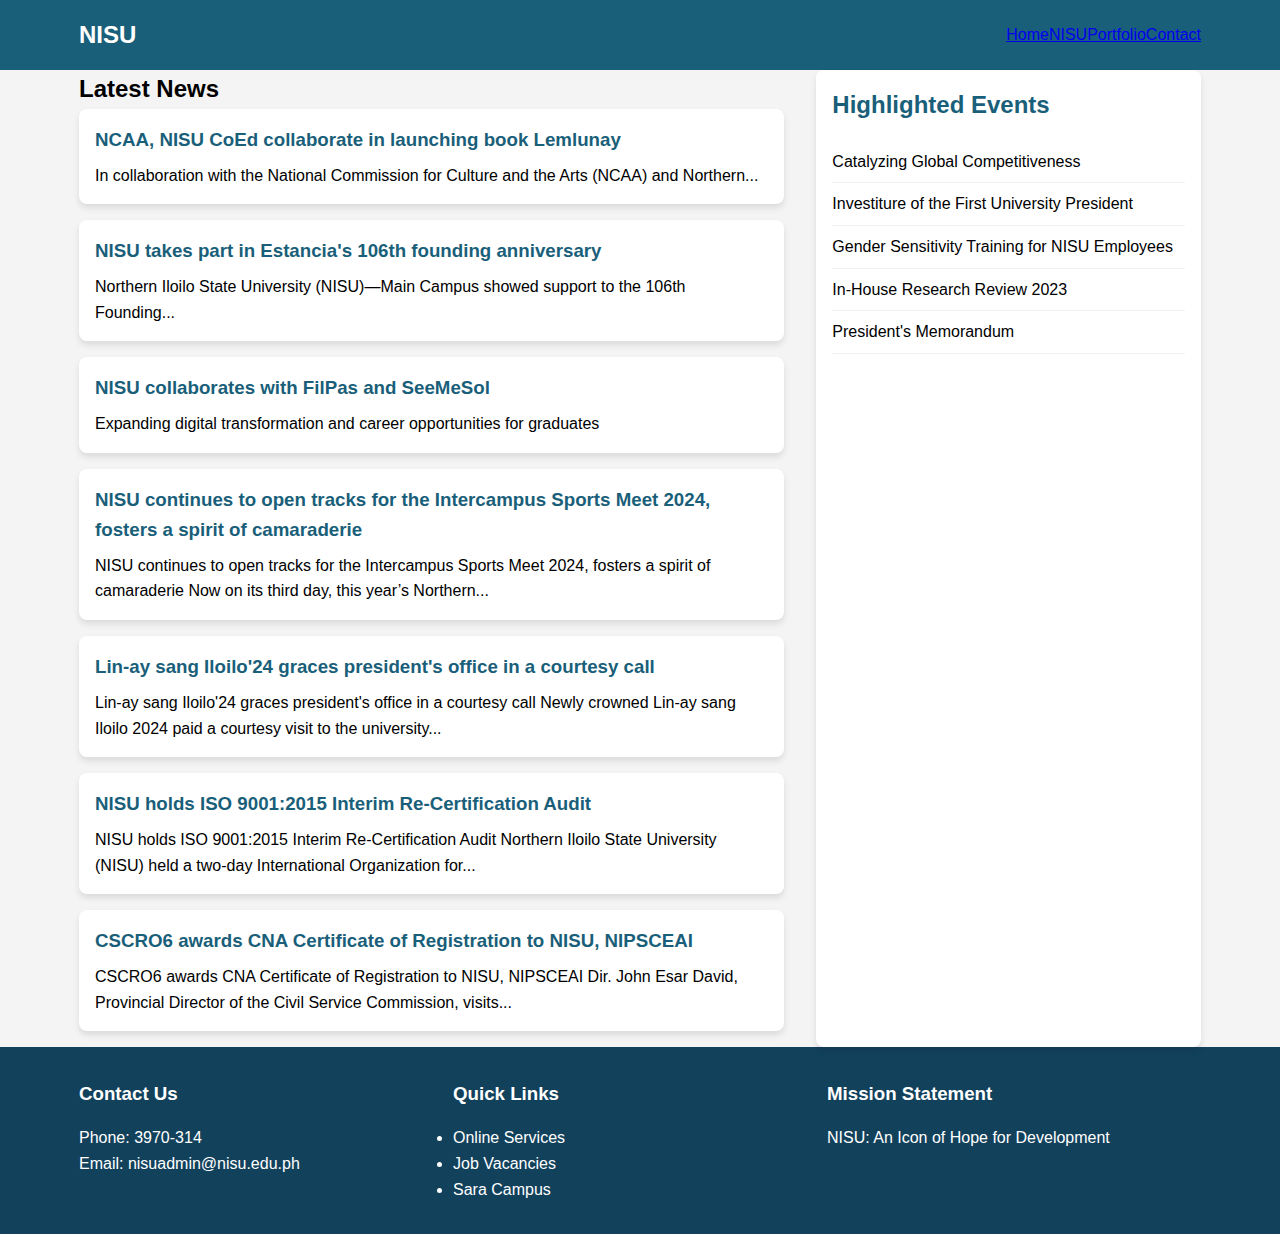
==== NISU.html @ 1fb5896d "jj" ====
<!DOCTYPE html>
<html lang="en">
<head>
    <meta charset="UTF-8">
    <meta name="viewport" content="width=device-width, initial-scale=1.0">
    <title>Northern Iloilo State University (NISU)</title>
    
    <!-- SEO Meta Tags -->
    <meta name="description" content="Northern Iloilo State University - An icon of hope for development, offering quality education and innovative research.">
    <meta name="keywords" content="NISU, Northern Iloilo State University, higher education, Iloilo, academic excellence, research, extension services">
    <meta name="author" content="Northern Iloilo State University">
    
    <!-- Open Graph / Social Media Tags -->
    <meta property="og:title" content="Northern Iloilo State University">
    <meta property="og:type" content="educational.university">
    <meta property="og:url" content="https://www.nisu.edu.ph">
    <meta property="og:description" content="NISU: Catalyzing global competitiveness and academic innovation">
    
    <style>
        * {
            margin: 0;
            padding: 0;
            box-sizing: border-box;
        }
        body {
            font-family: Arial, sans-serif;
            line-height: 1.6;
            background-color: #f4f4f4;
        }
        .container {
            width: 90%;
            max-width: 1200px;
            margin: 0 auto;
            padding: 0 15px;
        }
        /* Header Styles */
        header {
            background-color: #1a5f7a;
            color: white;
            padding: 1rem 0;
        }
        .header-content {
            display: flex;
            justify-content: space-between;
            align-items: center;
        }
        .logo {
            font-size: 1.5rem;
            font-weight: bold;
        }
        nav ul {
            display: flex;
            list-style: none;
        }
        nav ul li {
            margin-left: 20px;
        }
        nav ul li a {
            color: white;
            text-decoration: none;
            transition: color 0.3s ease;
        }
        nav ul li a:hover {
            color: #90caf9;
        }

        /* Main Content Styles */
        main {
            display: flex;
            padding: 2rem 0;
        }
        .news-section {
            flex: 2;
            margin-right: 2rem;
        }
        .news-card {
            background-color: white;
            border-radius: 8px;
            box-shadow: 0 4px 6px rgba(0,0,0,0.1);
            padding: 1rem;
            margin-bottom: 1rem;
        }
        .news-card h3 {
            color: #1a5f7a;
            margin-bottom: 0.5rem;
        }
        .sidebar {
            flex: 1;
            background-color: white;
            border-radius: 8px;
            padding: 1rem;
            box-shadow: 0 4px 6px rgba(0,0,0,0.1);
        }
        .sidebar h2 {
            color: #1a5f7a;
            margin-bottom: 1rem;
        }
        .sidebar ul {
            list-style: none;
        }
        .sidebar ul li {
            padding: 0.5rem 0;
            border-bottom: 1px solid #f1f1f1;
        }

        /* Footer Styles */
        footer {
            background-color: #12415c;
            color: white;
            padding: 2rem 0;
        }
        .footer-content {
            display: flex;
            justify-content: space-between;
        }
        .footer-section {
            flex: 1;
            margin-right: 1rem;
        }
        .footer-section h3 {
            margin-bottom: 1rem;
        }

        /* Responsive Design */
        @media (max-width: 768px) {
            main {
                flex-direction: column;
            }
            .news-section, .sidebar {
                margin-right: 0;
                margin-bottom: 1rem;
            }
            nav ul {
                flex-direction: column;
                align-items: center;
            }
            nav ul li {
                margin: 10px 0;
            }
            .footer-content {
                flex-direction: column;
            }
            .footer-section {
                margin-bottom: 1rem;
            }
        }
    </style>
</head>
<body>
    <header>
        <div class="container header-content">
            <div class="logo">NISU</div>
            <nav>
                <ul>
                    <a href="index.html">Home</a>
        <a href="NISU.html">NISU</a>        
        <a href="portfolio.html">Portfolio</a>
        <a href="contacts.html">Contact</a>
                </ul>
            </nav>
        </div>
    </header>

    <main class="container">
        <section class="news-section">
            <h2>Latest News</h2>
            <div class="news-card">
                <h3>NCAA, NISU CoEd collaborate in launching book Lemlunay</h3>
                <p>In collaboration with the National Commission for Culture and the Arts (NCAA) and Northern...</p>
            </div>
            <div class="news-card">
                <h3>NISU takes part in Estancia's 106th founding anniversary</h3>
                <p>Northern Iloilo State University (NISU)—Main Campus showed support to the 106th Founding...</p>
            </div>
            <div class="news-card">
                <h3>NISU collaborates with FilPas and SeeMeSol</h3>
                <p>Expanding digital transformation and career opportunities for graduates</p>
            </div>
            <div class="news-card">
                <h3>NISU continues to open tracks for the Intercampus Sports Meet 2024, fosters a spirit of camaraderie</h3>
                <p>NISU continues to open tracks for the Intercampus Sports Meet 2024, fosters a spirit of camaraderie       Now on its third day, this year’s Northern...</p>
            </div>
            <div class="news-card">
                <h3>Lin-ay sang Iloilo'24 graces president's office in a courtesy call</h3>
                <p>Lin-ay sang Iloilo'24 graces president's office in a courtesy call   Newly crowned Lin-ay sang Iloilo 2024 paid a courtesy visit to the university...</p>
            </div>
            <div class="news-card">
                <h3>NISU holds ISO 9001:2015 Interim Re-Certification Audit</h3>
                <p>NISU holds ISO 9001:2015 Interim Re-Certification Audit   Northern Iloilo State University (NISU) held a two-day International Organization for...</p>
            </div>
            <div class="news-card">
                <h3>CSCRO6 awards CNA Certificate of Registration to NISU, NIPSCEAI</h3>
                <p>CSCRO6 awards CNA Certificate of Registration to NISU, NIPSCEAI   Dir. John Esar David, Provincial Director of the Civil Service Commission, visits...</p>
            </div>
        </section>

        <aside class="sidebar">
            <h2>Highlighted Events</h2>
            <ul>
                <li>Catalyzing Global Competitiveness</li>
                <li>Investiture of the First University President</li>
                <li>Gender Sensitivity Training for NISU Employees</li>
                <li>In-House Research Review 2023</li>
                <li>President's Memorandum</li>
            </ul>
        </aside>
    </main>

    <footer>
        <div class="container footer-content">
            <div class="footer-section">
                <h3>Contact Us</h3>
                <p>Phone: 3970-314</p>
                <p>Email: nisuadmin@nisu.edu.ph</p>
            </div>
            <div class="footer-section">
                <h3>Quick Links</h3>
                <ul>
                    <li>Online Services</li>
                    <li>Job Vacancies</li>
                    <li>Sara Campus</li>
                </ul>
            </div>
            <div class="footer-section">
                <h3>Mission Statement</h3>
                <p>NISU: An Icon of Hope for Development</p>
            </div>
        </div>
    </footer>
</body>
</html>
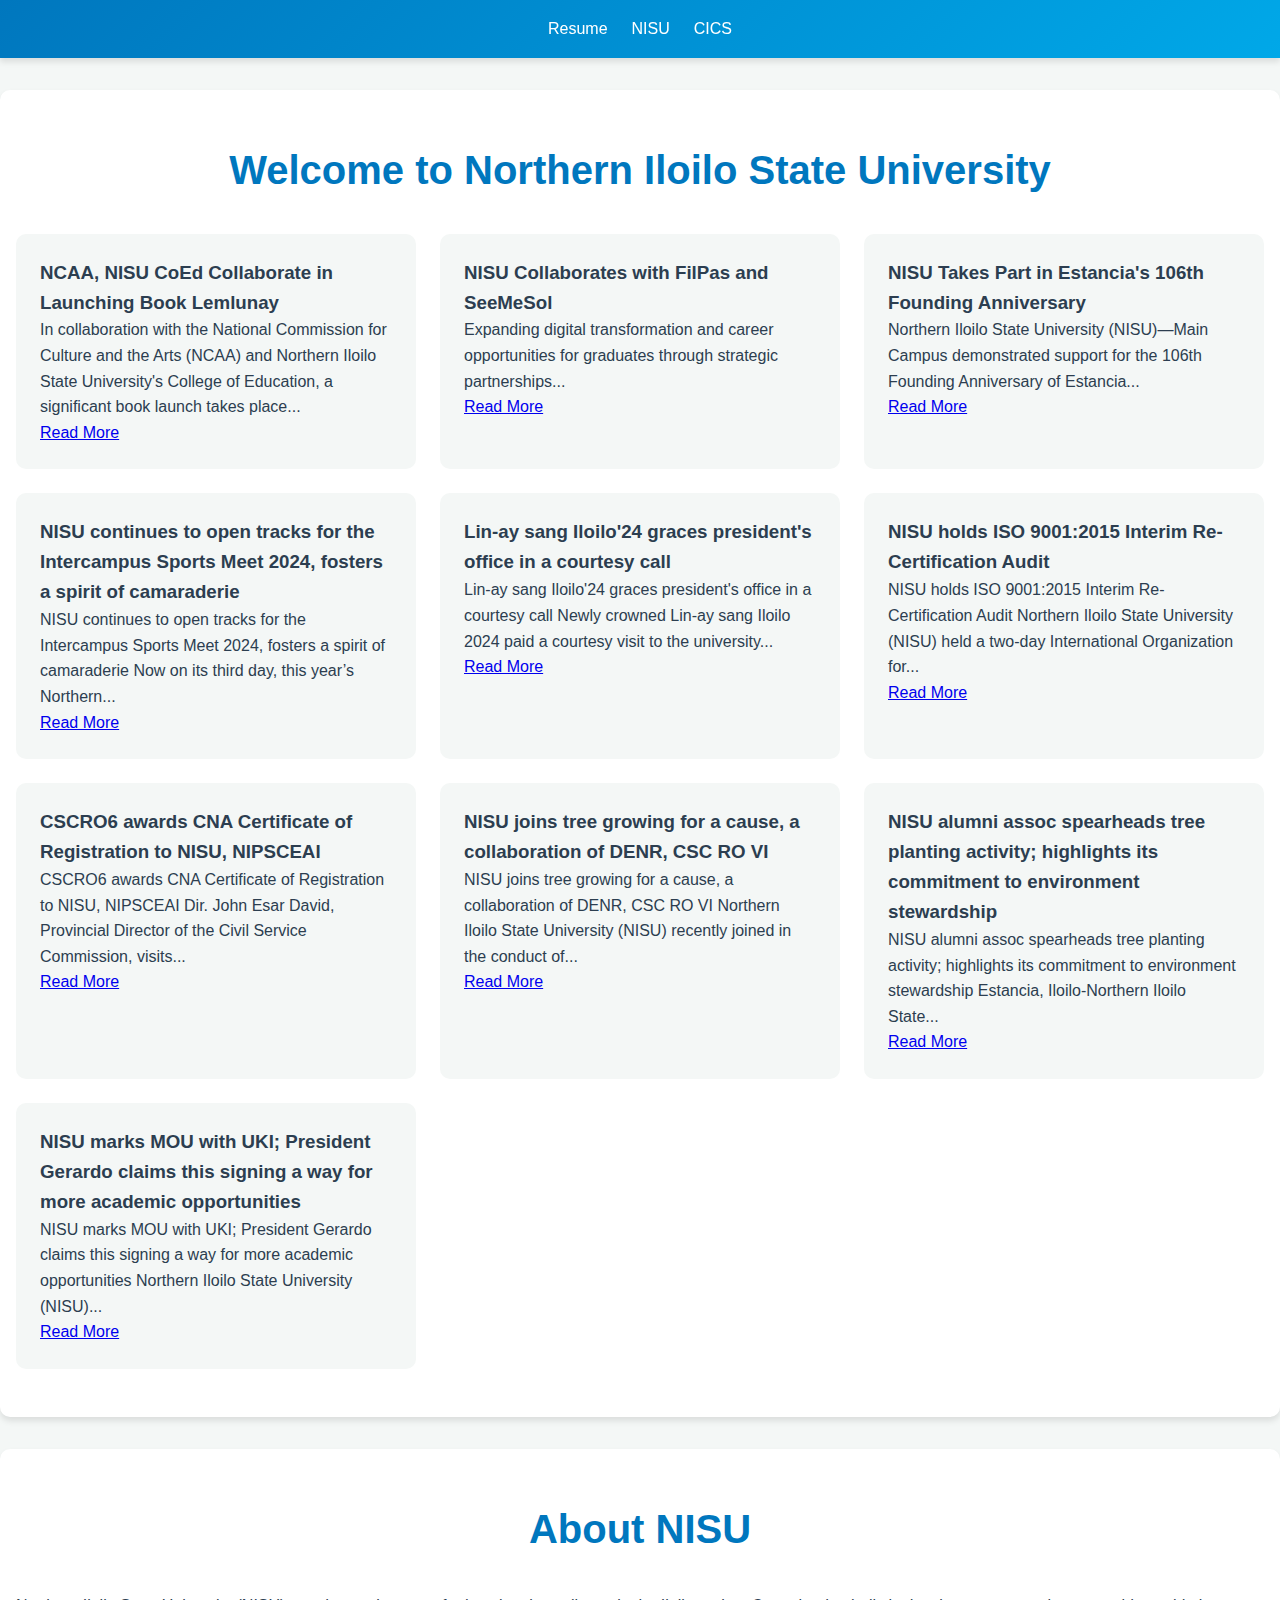
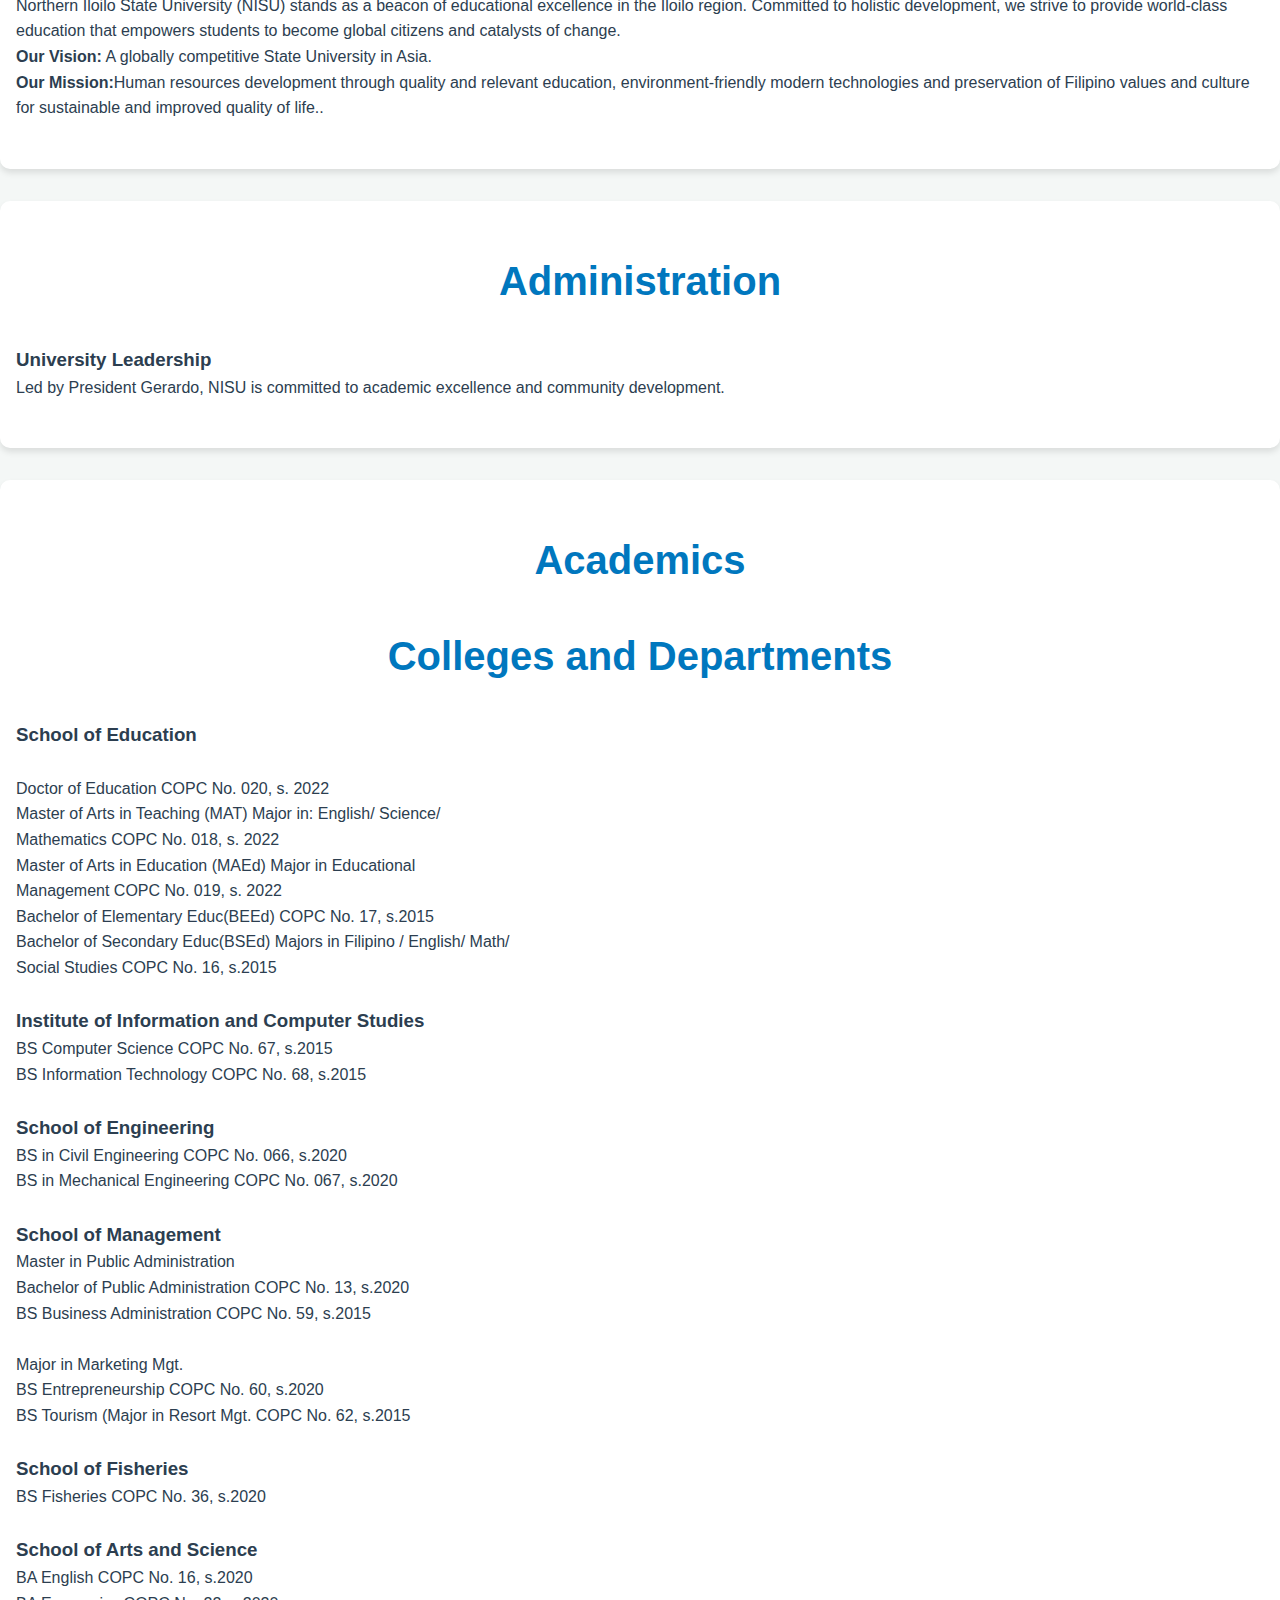
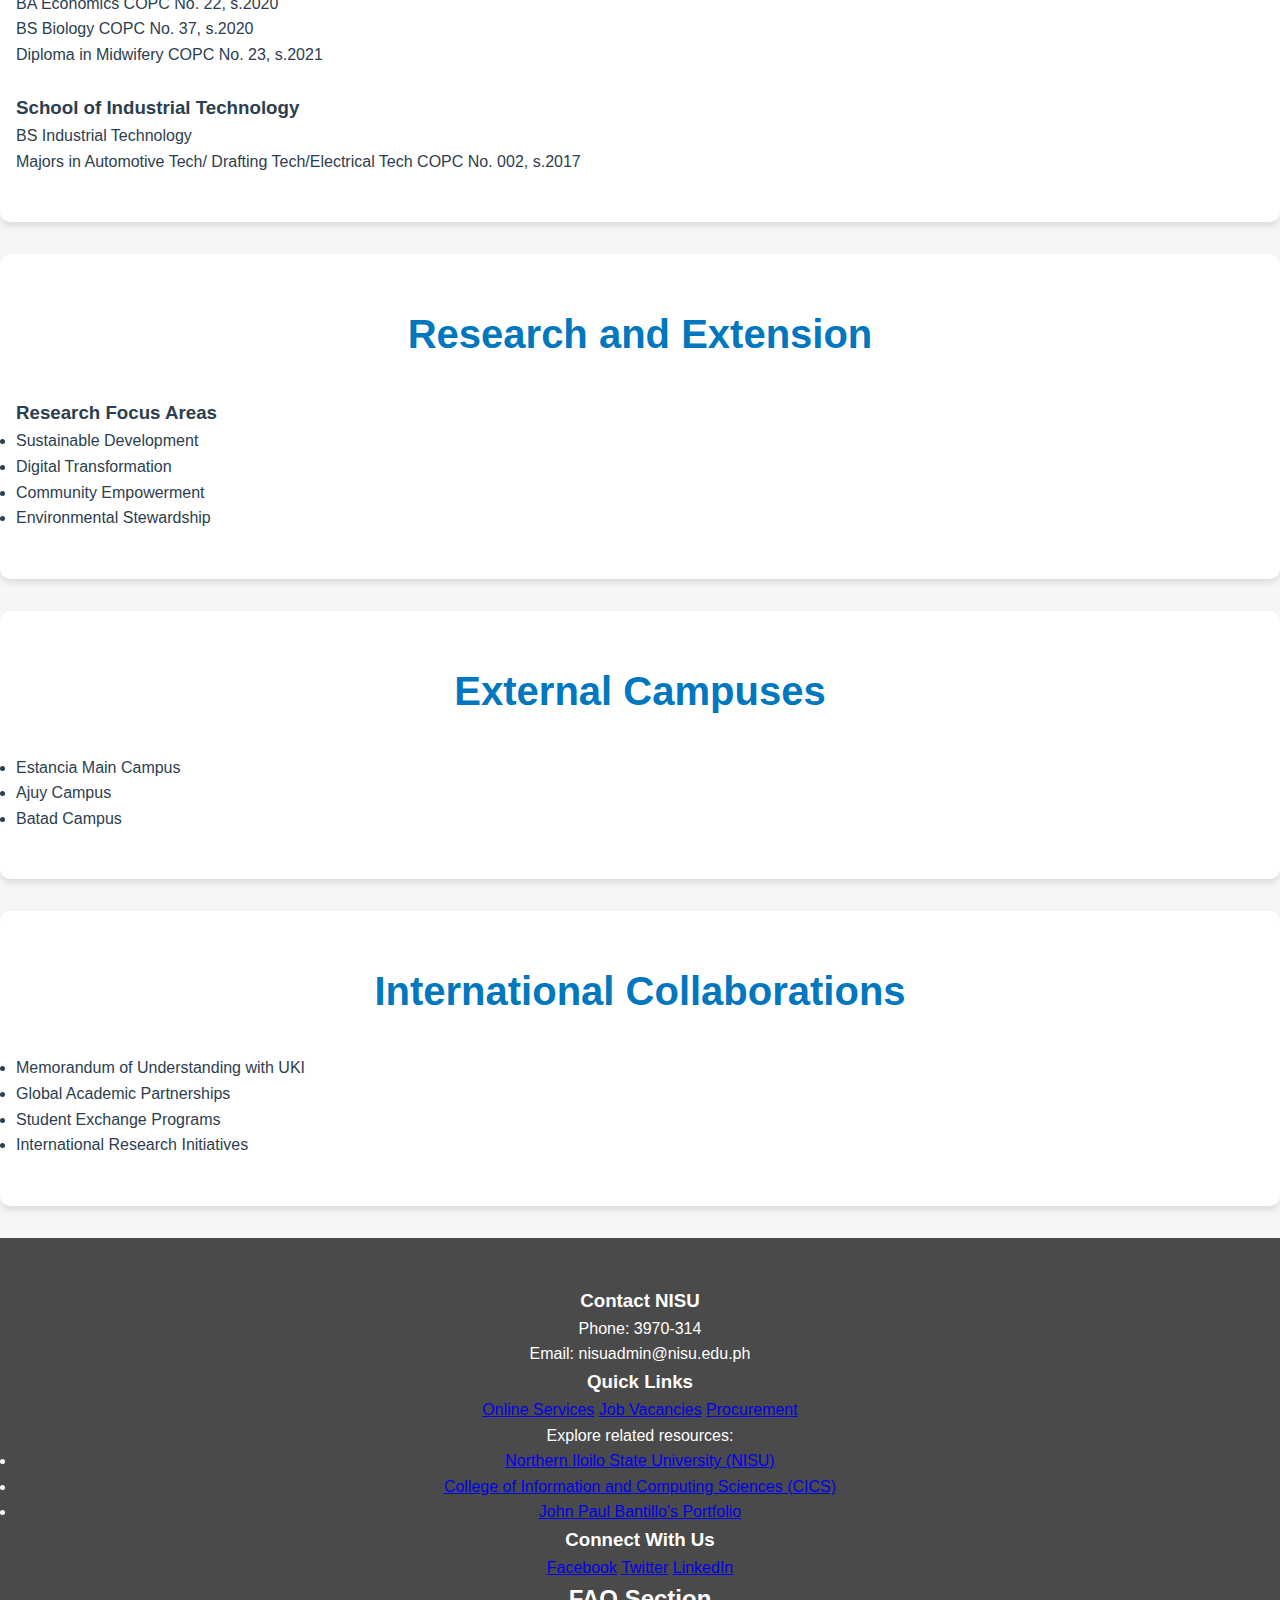
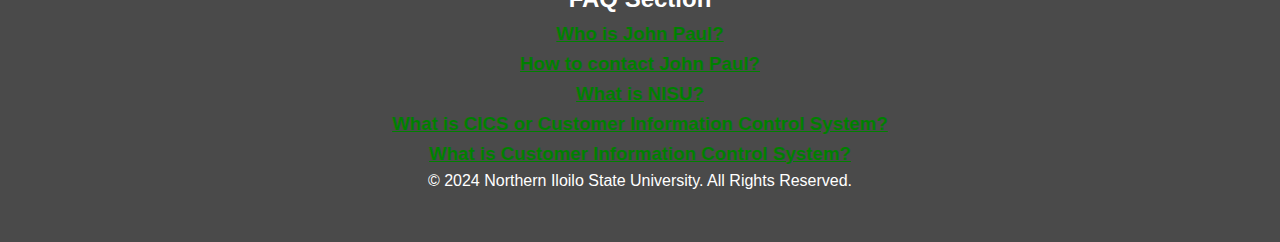
==== commit adb1ec77: "Update NISU.html" ====
--- a/NISU.html
+++ b/NISU.html
@@ -3,229 +3,390 @@
 <head>
     <meta charset="UTF-8">
     <meta name="viewport" content="width=device-width, initial-scale=1.0">
-    <title>Northern Iloilo State University (NISU)</title>
-    
-    <!-- SEO Meta Tags -->
-    <meta name="description" content="Northern Iloilo State University - An icon of hope for development, offering quality education and innovative research.">
-    <meta name="keywords" content="NISU, Northern Iloilo State University, higher education, Iloilo, academic excellence, research, extension services">
-    <meta name="author" content="Northern Iloilo State University">
-    
-    <!-- Open Graph / Social Media Tags -->
-    <meta property="og:title" content="Northern Iloilo State University">
+    
+    <!-- Enhanced Metadata for NISU -->
+    <title>Northern Iloilo State University (NISU) - Empowering Education, Transforming Lives</title>
+    
+    <!-- Comprehensive SEO Metadata -->
+    <meta name="description" content="Northern Iloilo State University (NISU) is a premier educational institution committed to academic excellence, innovative research, and holistic student development in Iloilo, Philippines.">
+    
+    <!-- Expanded Keywords for SEO -->
+    <meta name="keywords" content="NISU, Northern Iloilo State University, higher education, Iloilo, Philippines, academic excellence, state university, research, community development, undergraduate programs, graduate studies, computer science, engineering, management, education">
+    
+    <!-- Open Graph Metadata for Social Media Sharing -->
+    <meta property="og:title" content="Northern Iloilo State University (NISU)">
+    <meta property="og:description" content="A premier educational institution empowering students through quality education and innovative research.">
     <meta property="og:type" content="educational.university">
     <meta property="og:url" content="https://www.nisu.edu.ph">
-    <meta property="og:description" content="NISU: Catalyzing global competitiveness and academic innovation">
+    
+    <!-- Twitter Card Metadata -->
+    <meta name="twitter:card" content="summary_large_image">
+    <meta name="twitter:title" content="NISU - Transforming Education">
+    <meta name="twitter:description" content="Northern Iloilo State University: Shaping futures through comprehensive academic programs.">
+    
+    <!-- Geotag for Local SEO -->
+    <meta name="geo.region" content="PH-Iloilo">
+    <meta name="geo.placename" content="Estancia, Iloilo">
+    
+    <!-- Author and Copyright -->
+    <meta name="author" content="Northern Iloilo State University">
+    <meta name="copyright" content="© 2024 Northern Iloilo State University">
+    
+    <!-- Favicon -->
+    <link rel="icon" type="image/png" href="favicon.png">
     
     <style>
+        /* Updated Color Palette with Accessibility and Modern Design */
+        :root {
+            /* Vibrant, Professional Color Scheme */
+            --primary-color: #0077be;        /* Deep Sapphire Blue */
+            --primary-color-light: #00a8e8;  /* Bright Sky Blue */
+            --secondary-color: #4a4a4a;      /* Sophisticated Dark Gray */
+            --accent-color: #ffa500;         /* Energetic Orange */
+            
+            /* Enhanced Background and Text Colors */
+            --bg-primary: #f4f7f6;           /* Soft Mint Gray */
+            --bg-secondary: #ffffff;         /* Pure White */
+            --text-primary: #2c3e50;         /* Deep Navy Blue */
+            --text-secondary: #34495e;       /* Slightly Lighter Navy */
+            
+            /* Gradients and Shadows for Depth */
+            --gradient-primary: linear-gradient(135deg, var(--primary-color), var(--primary-color-light));
+            --box-shadow: 0 4px 6px rgba(0, 0, 0, 0.1);
+            
+            /* Typography */
+            --font-primary: 'Roboto', 'Segoe UI', Tahoma, Geneva, Verdana, sans-serif;
+            --font-secondary: 'Open Sans', Arial, Helvetica, sans-serif;
+        }
+
+        /* Modern Reset and Base Styles */
         * {
             margin: 0;
             padding: 0;
             box-sizing: border-box;
         }
+
         body {
-            font-family: Arial, sans-serif;
+            font-family: var(--font-primary);
             line-height: 1.6;
-            background-color: #f4f4f4;
-        }
-        .container {
-            width: 90%;
-            max-width: 1200px;
-            margin: 0 auto;
-            padding: 0 15px;
-        }
-        /* Header Styles */
+            color: var(--text-primary);
+            background-color: var(--bg-primary);
+        }
+
+        /* Enhanced Navigation with Modern Styling */
         header {
-            background-color: #1a5f7a;
-            color: white;
+            background: var(--gradient-primary);
+            box-shadow: var(--box-shadow);
             padding: 1rem 0;
-        }
-        .header-content {
+            position: sticky;
+            top: 0;
+            z-index: 1000;
+        }
+
+        nav {
             display: flex;
-            justify-content: space-between;
-            align-items: center;
-        }
-        .logo {
-            font-size: 1.5rem;
-            font-weight: bold;
-        }
-        nav ul {
-            display: flex;
-            list-style: none;
-        }
-        nav ul li {
-            margin-left: 20px;
-        }
-        nav ul li a {
-            color: white;
+            justify-content: center;
+            gap: 1.5rem;
+        }
+
+        nav a {
+            color: var(--bg-secondary);
             text-decoration: none;
-            transition: color 0.3s ease;
-        }
-        nav ul li a:hover {
-            color: #90caf9;
-        }
-
-        /* Main Content Styles */
-        main {
-            display: flex;
-            padding: 2rem 0;
-        }
-        .news-section {
-            flex: 2;
-            margin-right: 2rem;
-        }
-        .news-card {
-            background-color: white;
-            border-radius: 8px;
-            box-shadow: 0 4px 6px rgba(0,0,0,0.1);
-            padding: 1rem;
-            margin-bottom: 1rem;
-        }
-        .news-card h3 {
-            color: #1a5f7a;
-            margin-bottom: 0.5rem;
-        }
-        .sidebar {
-            flex: 1;
-            background-color: white;
-            border-radius: 8px;
-            padding: 1rem;
-            box-shadow: 0 4px 6px rgba(0,0,0,0.1);
-        }
-        .sidebar h2 {
-            color: #1a5f7a;
-            margin-bottom: 1rem;
-        }
-        .sidebar ul {
-            list-style: none;
-        }
-        .sidebar ul li {
-            padding: 0.5rem 0;
-            border-bottom: 1px solid #f1f1f1;
-        }
-
-        /* Footer Styles */
+            font-weight: 500;
+            position: relative;
+            transition: all 0.3s ease;
+        }
+
+        nav a::after {
+            content: '';
+            position: absolute;
+            bottom: -5px;
+            left: 0;
+            width: 0;
+            height: 2px;
+            background-color: var(--accent-color);
+            transition: width 0.3s ease;
+        }
+
+        nav a:hover::after {
+            width: 100%;
+        }
+
+        /* Section Styling with Modern Design */
+        section {
+            background-color: var(--bg-secondary);
+            margin: 2rem 0;
+            padding: 3rem 1rem;
+            border-radius: 10px;
+            box-shadow: var(--box-shadow);
+        }
+
+        section h2 {
+            color: var(--primary-color);
+            text-align: center;
+            margin-bottom: 2rem;
+            font-size: 2.5rem;
+        }
+
+        /* Featured News Grid with Card Design */
+        .featured-news {
+            display: grid;
+            grid-template-columns: repeat(auto-fit, minmax(300px, 1fr));
+            gap: 1.5rem;
+        }
+
+        .featured-news article {
+            background-color: var(--bg-primary);
+            border-radius: 10px;
+            padding: 1.5rem;
+            transition: transform 0.3s ease, box-shadow 0.3s ease;
+        }
+
+        .featured-news article:hover {
+            transform: translateY(-10px);
+            box-shadow: var(--box-shadow);
+        }
+
+        /* Footer with Modern, Clean Design */
         footer {
-            background-color: #12415c;
-            color: white;
-            padding: 2rem 0;
-        }
-        .footer-content {
-            display: flex;
-            justify-content: space-between;
-        }
-        .footer-section {
-            flex: 1;
-            margin-right: 1rem;
-        }
-        .footer-section h3 {
-            margin-bottom: 1rem;
-        }
-
-        /* Responsive Design */
+            background-color: var(--secondary-color);
+            color: var(--bg-secondary);
+            padding: 3rem 1rem;
+            text-align: center;
+        }
+
+        /* Responsive Typography */
         @media (max-width: 768px) {
-            main {
-                flex-direction: column;
+            body {
+                font-size: 14px;
             }
-            .news-section, .sidebar {
-                margin-right: 0;
-                margin-bottom: 1rem;
-            }
-            nav ul {
+
+            nav {
                 flex-direction: column;
                 align-items: center;
             }
-            nav ul li {
-                margin: 10px 0;
-            }
-            .footer-content {
-                flex-direction: column;
-            }
-            .footer-section {
-                margin-bottom: 1rem;
-            }
         }
     </style>
 </head>
 <body>
-    <header>
-        <div class="container header-content">
-            <div class="logo">NISU</div>
+<header>
+        <div class="container">
             <nav>
-                <ul>
-                    <a href="index.html">Home</a>
-        <a href="NISU.html">NISU</a>        
-        <a href="portfolio.html">Portfolio</a>
-        <a href="contacts.html">Contact</a>
-                </ul>
-            </nav>
+                 <a href="resume.html" title="Resume of John Paul Bantillo" itemprop="url">Resume</a>
+                <a href="NISU.html" title="NISU CICS" itemprop="url">NISU</a>
+                <a href="CICS.html" title="About John Paul Bantillo - NISU CICS Student" itemprop="url">CICS</a>
+                           </nav>
         </div>
     </header>
 
-    <main class="container">
-        <section class="news-section">
-            <h2>Latest News</h2>
-            <div class="news-card">
-                <h3>NCAA, NISU CoEd collaborate in launching book Lemlunay</h3>
-                <p>In collaboration with the National Commission for Culture and the Arts (NCAA) and Northern...</p>
-            </div>
-            <div class="news-card">
-                <h3>NISU takes part in Estancia's 106th founding anniversary</h3>
-                <p>Northern Iloilo State University (NISU)—Main Campus showed support to the 106th Founding...</p>
-            </div>
-            <div class="news-card">
-                <h3>NISU collaborates with FilPas and SeeMeSol</h3>
-                <p>Expanding digital transformation and career opportunities for graduates</p>
-            </div>
-            <div class="news-card">
-                <h3>NISU continues to open tracks for the Intercampus Sports Meet 2024, fosters a spirit of camaraderie</h3>
-                <p>NISU continues to open tracks for the Intercampus Sports Meet 2024, fosters a spirit of camaraderie       Now on its third day, this year’s Northern...</p>
-            </div>
-            <div class="news-card">
-                <h3>Lin-ay sang Iloilo'24 graces president's office in a courtesy call</h3>
-                <p>Lin-ay sang Iloilo'24 graces president's office in a courtesy call   Newly crowned Lin-ay sang Iloilo 2024 paid a courtesy visit to the university...</p>
-            </div>
-            <div class="news-card">
-                <h3>NISU holds ISO 9001:2015 Interim Re-Certification Audit</h3>
-                <p>NISU holds ISO 9001:2015 Interim Re-Certification Audit   Northern Iloilo State University (NISU) held a two-day International Organization for...</p>
-            </div>
-            <div class="news-card">
-                <h3>CSCRO6 awards CNA Certificate of Registration to NISU, NIPSCEAI</h3>
-                <p>CSCRO6 awards CNA Certificate of Registration to NISU, NIPSCEAI   Dir. John Esar David, Provincial Director of the Civil Service Commission, visits...</p>
-            </div>
-        </section>
-
-        <aside class="sidebar">
-            <h2>Highlighted Events</h2>
-            <ul>
-                <li>Catalyzing Global Competitiveness</li>
-                <li>Investiture of the First University President</li>
-                <li>Gender Sensitivity Training for NISU Employees</li>
-                <li>In-House Research Review 2023</li>
-                <li>President's Memorandum</li>
-            </ul>
-        </aside>
+    <main>
+        <section id="home" class="container">
+            <h2>Welcome to Northern Iloilo State University</h2>
+            <div class="featured-news">
+                <article>
+                    <h3>NCAA, NISU CoEd Collaborate in Launching Book Lemlunay</h3>
+                    <p>In collaboration with the National Commission for Culture and the Arts (NCAA) and Northern Iloilo State University's College of Education, a significant book launch takes place...</p>
+                    <a href="https://www.nisu.edu.ph/index.php?view=article&id=74:ncaa-nisu-coed-collaborate-in-launching-book-lemlunay&catid=9:news-and-events" class="read-more">Read More</a>
+                </article>
+                <article>
+                    <h3>NISU Collaborates with FilPas and SeeMeSol</h3>
+                    <p>Expanding digital transformation and career opportunities for graduates through strategic partnerships...</p>
+                    <a href="https://www.nisu.edu.ph/index.php?view=article&id=72:nisu-collaborates-with-filpas-and-seemesol-expanding-digital-transformation-and-career-opportunities-for-graduates&catid=9:news-and-events" class="read-more">Read More</a>
+                </article>
+                <article>
+                    <h3>NISU Takes Part in Estancia's 106th Founding Anniversary</h3>
+                    <p>Northern Iloilo State University (NISU)—Main Campus demonstrated support for the 106th Founding Anniversary of Estancia...</p>
+                    <a href="https://www.nisu.edu.ph/index.php?view=article&id=73:nisu-collaborates-with-filpas-and-seemesol-expanding-digital-transformation-and-career-opportunities-for-graduates-2&catid=9:news-and-events" class="read-more">Read More</a>
+                </article>
+                <article>
+                    <h3>NISU continues to open tracks for the Intercampus Sports Meet 2024, fosters a spirit of camaraderie</h3>
+                    <p>NISU continues to open tracks for the Intercampus Sports Meet 2024, fosters a spirit of camaraderie       Now on its third day, this year’s Northern...</p>
+                    <a href="https://www.nisu.edu.ph/index.php?view=article&id=71:lin-ay-sang-iloilo24-graces-presidents-office-in-a-courtesy-call-2&catid=9:news-and-events">Read More</a>
+                </article>
+                <article>
+                    <h3>Lin-ay sang Iloilo'24 graces president's office in a courtesy call</h3>
+                    <p>Lin-ay sang Iloilo'24 graces president's office in a courtesy call   Newly crowned Lin-ay sang Iloilo 2024 paid a courtesy visit to the university...</p>
+                    <a href="https://www.nisu.edu.ph/index.php?view=article&id=70:lin-ay-sang-iloilo24-graces-presidents-office-in-a-courtesy-call&catid=9:news-and-events">Read More</a>
+                </article>
+                <article>
+                    <h3>NISU holds ISO 9001:2015 Interim Re-Certification Audit</h3>
+                    <p>NISU holds ISO 9001:2015 Interim Re-Certification Audit   Northern Iloilo State University (NISU) held a two-day International Organization for...</p>
+                    <a href="https://www.nisu.edu.ph/index.php?view=article&id=69:nisu-holds-iso-9001-2015-interim-re-certification-audit&catid=9:news-and-events">Read More</a>
+                </article>
+                <article>
+                    <h3>CSCRO6 awards CNA Certificate of Registration to NISU, NIPSCEAI</h3>
+                    <p>CSCRO6 awards CNA Certificate of Registration to NISU, NIPSCEAI   Dir. John Esar David, Provincial Director of the Civil Service Commission, visits...</p>
+                    <a href="https://www.nisu.edu.ph/index.php?view=article&id=68:cscro6-awards-cna-certificate-of-registration-to-nisu-nipsceai&catid=9:news-and-events">Read More</a>
+                </article>
+                <article>
+                    <h3>NISU joins tree growing for a cause, a collaboration of DENR, CSC RO VI</h3>
+                    <p>NISU joins tree growing for a cause, a collaboration of DENR, CSC RO VI   Northern Iloilo State University (NISU) recently joined in the conduct of...</p>
+                    <a href="https://www.nisu.edu.ph/index.php?view=article&id=67:blue-marlins-bag-triumph-in-bracket-a-vs-dole-secure-spot-in-the-championship-game-7&catid=9:news-and-events">Read More</a>
+                </article>
+                <article>
+                    <h3>NISU alumni assoc spearheads tree planting activity; highlights its commitment to environment stewardship</h3>
+                    <p>NISU alumni assoc spearheads tree planting activity; highlights its commitment to environment stewardship Estancia, Iloilo-Northern Iloilo State...</p>
+                    <a href="https://www.nisu.edu.ph/index.php?view=article&id=60:blue-marlins-bag-triumph-in-bracket-a-vs-dole-secure-spot-in-the-championship-game-6&catid=9:news-and-events">Read More</a>
+                </article>
+                <article>
+                    <h3>NISU marks MOU with UKI; President Gerardo claims this signing a way for more academic opportunities</h3>
+                    <p>NISU marks MOU with UKI; President Gerardo claims this signing a way for more academic opportunities   Northern Iloilo State University (NISU)...</p>
+                    <a href="https://www.nisu.edu.ph/index.php?view=article&id=59:blue-marlins-bag-triumph-in-bracket-a-vs-dole-secure-spot-in-the-championship-game-5&catid=9:news-and-events">Read More</a>
+                </article>
+            </div>
+            </div>
+        </section>
+
+        <section id="about" class="container">
+            <h2>About NISU</h2>
+            <div class="about-content">
+                <p>Northern Iloilo State University (NISU) stands as a beacon of educational excellence in the Iloilo region. Committed to holistic development, we strive to provide world-class education that empowers students to become global citizens and catalysts of change.</p>
+                <p><strong>Our Vision:</strong> A globally competitive State University in Asia.</p>
+                <p><strong>Our Mission:</strong>Human resources development through quality and relevant education, environment-friendly modern technologies and preservation of Filipino values and culture for sustainable and improved quality of life..</p>
+            </div>
+        </section>
+
+        <section id="administration" class="container">
+            <h2>Administration</h2>
+            <div class="leadership-team">
+                <h3>University Leadership</h3>
+                <p>Led by President Gerardo, NISU is committed to academic excellence and community development.</p>
+            </div>
+        </section>
+
+        <section id="academics" class="container">
+            <h2>Academics</h2>
+            <div class="academic-offerings">
+                <h2>Colleges and Departments</h2>
+                <ul>
+                    <h3>School of Education</h3>  <br>
+     Doctor of Education    COPC No. 020, s. 2022<br>
+     Master of Arts in Teaching (MAT) Major in: English/ Science/ <br>Mathematics   COPC No. 018, s. 2022<br>
+     Master of Arts in Education (MAEd)   Major in Educational <br>Management   COPC No. 019, s. 2022<br>
+     Bachelor of Elementary Educ(BEEd)  COPC No. 17, s.2015<br>
+     Bachelor of Secondary Educ(BSEd) Majors in Filipino / English/ Math/<br>Social Studies COPC No. 16, s.2015<br><br>
+     
+<h3>Institute of Information and Computer Studies  <br>  </h3>
+    BS Computer Science COPC No. 67, s.2015<br>
+    BS Information Technology   COPC No. 68, s.2015<br><br>
+     
+<h3>School of Engineering    <br></h3>
+    BS in Civil Engineering     COPC No. 066, s.2020<br>
+    BS in Mechanical Engineering    COPC No. 067, s.2020<br><br>
+     
+<h3>School of Management     <br></h3>
+     Master in Public Administration     <br>
+     Bachelor of Public Administration  COPC No. 13, s.2020<br>
+     BS Business Administration     COPC No. 59, s.2015<br><br>
+          Major in Marketing Mgt.    <br>
+     BS Entrepreneurship    COPC No. 60, s.2020<br>
+     BS Tourism (Major in Resort Mgt.   COPC No. 62, s.2015<br><br>
+     
+<h3>School of Fisheries  <br></h3>
+     BS Fisheries   COPC No. 36, s.2020<br><br>
+     
+<h3>School of Arts and Science   <br></h3>
+     BA English COPC No. 16, s.2020<br>
+     BA Economics   COPC No. 22, s.2020<br>
+     BS Biology COPC No. 37, s.2020<br>
+    Diploma in Midwifery    COPC No. 23, s.2021<br><br>
+     
+<h3>School of Industrial Technology  <br></h3>
+     BS Industrial Technology         <br>                            Majors in Automotive Tech/ Drafting Tech/Electrical Tech  COPC No. 002, s.2017<br>
+                </ul>
+            </div>
+        </section>
+
+        <section id="research" class="container">
+            <h2>Research and Extension</h2>
+            <div class="research-highlights">
+                <h3>Research Focus Areas</h3>
+                <ul>
+                    <li>Sustainable Development</li>
+                    <li>Digital Transformation</li>
+                    <li>Community Empowerment</li>
+                    <li>Environmental Stewardship</li>
+                </ul>
+            </div>
+        </section>
+
+        <section id="campuses" class="container">
+            <h2>External Campuses</h2>
+            <div class="campus-locations">
+                <ul>
+                    <li>Estancia Main Campus</li>
+                    <li>Ajuy Campus</li>
+                    <li>Batad Campus</li>
+                </ul>
+            </div>
+        </section>
+
+        <section id="international" class="container">
+            <h2>International Collaborations</h2>
+            <div class="collaboration-highlights">
+                <ul>
+                    <li>Memorandum of Understanding with UKI</li>
+                    <li>Global Academic Partnerships</li>
+                    <li>Student Exchange Programs</li>
+                    <li>International Research Initiatives</li>
+                </ul>
+            </div>
+        </section>
     </main>
 
     <footer>
-        <div class="container footer-content">
-            <div class="footer-section">
-                <h3>Contact Us</h3>
+        <div class="container">
+            <div class="contact-info">
+                <h3>Contact NISU</h3>
                 <p>Phone: 3970-314</p>
                 <p>Email: nisuadmin@nisu.edu.ph</p>
             </div>
-            <div class="footer-section">
+            <div class="quick-links">
                 <h3>Quick Links</h3>
-                <ul>
-                    <li>Online Services</li>
-                    <li>Job Vacancies</li>
-                    <li>Sara Campus</li>
-                </ul>
-            </div>
-            <div class="footer-section">
-                <h3>Mission Statement</h3>
-                <p>NISU: An Icon of Hope for Development</p>
+                <a href="http://nisu-ehris.net:7676/login">Online Services</a>
+                <a href="https://drive.google.com/file/d/1xn8iystAstQijv7mQDtmfpB64LVC_QOE/view">Job Vacancies</a>
+                <a href="https://www.nisu.edu.ph/index.php/administration/good-governance/agency-procurement-compliance-and-performance-indicators">Procurement</a>
+            </div>
+            <div class="backlinks">
+    <p>Explore related resources:</p>
+    <ul>
+        <li>
+            <a href="https://www.nisu.edu.ph/" target="_blank" rel="noopener noreferrer" title="Visit NISU's official website">
+                Northern Iloilo State University (NISU)
+            </a>
+        </li>
+        <li>
+            <a href="https://cics.nisu.edu.ph/" target="_blank" rel="noopener noreferrer" title="Explore CICS at NISU">
+                College of Information and Computing Sciences (CICS)
+            </a>
+        </li>
+        <li>
+            <a href="https://www.johnpaulbantillo.site/" target="_blank" rel="noopener noreferrer" title="Visit John Paul Bantillo's Portfolio">
+                John Paul Bantillo's Portfolio
+            </a>
+        </li>
+    </ul>
+</div>
+
+            <div class="social-media">
+                <h3>Connect With Us</h3>
+                <div class="social-icons">
+                    <a href="#">Facebook</a>
+                    <a href="#">Twitter</a>
+                    <a href="#">LinkedIn</a>
+
+                    <h2>FAQ Section</h2>
+            <h3><a href="resume.html" style="color: green;" class="read-more">Who is John Paul?</a></h3>
+            <h3><a href="contact.html" style="color: green;" class="read-more">How to contact John Paul?</a></h3>
+            <h3><a href="NISU.html" style="color: green;" class="read-more">What is NISU?</a></h3>
+            <h3><a href="CICS1.html" style="color: green;" class="read-more">What is CICS or Customer Information Control System?</a></h3>
+            <h3><a href="CICS2.html" style="color: green;" class="read-more">What is Customer Information Control System?</a></h3>
+                </div>
+            </div>
+            <div class="copyright">
+                <p>&copy; 2024 Northern Iloilo State University. All Rights Reserved.</p>
             </div>
         </div>
     </footer>
 </body>
-</html>+</html>
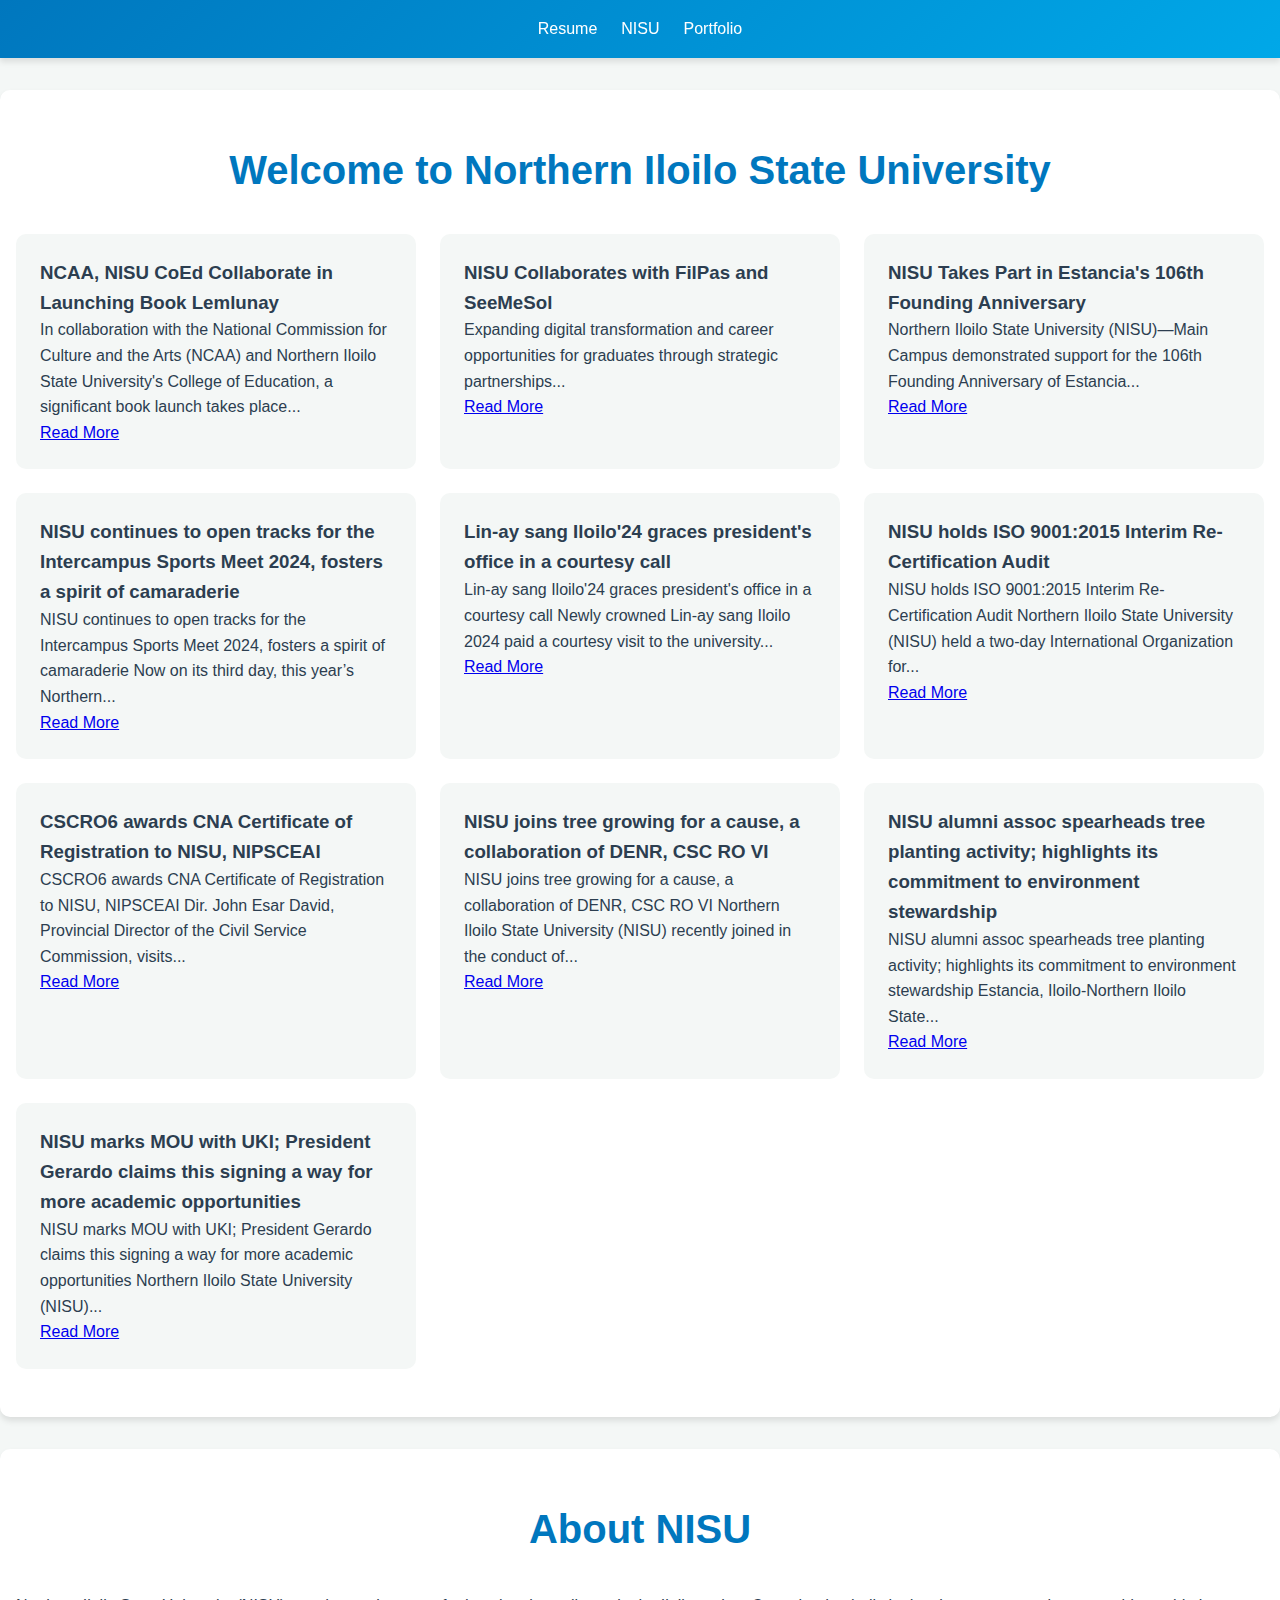
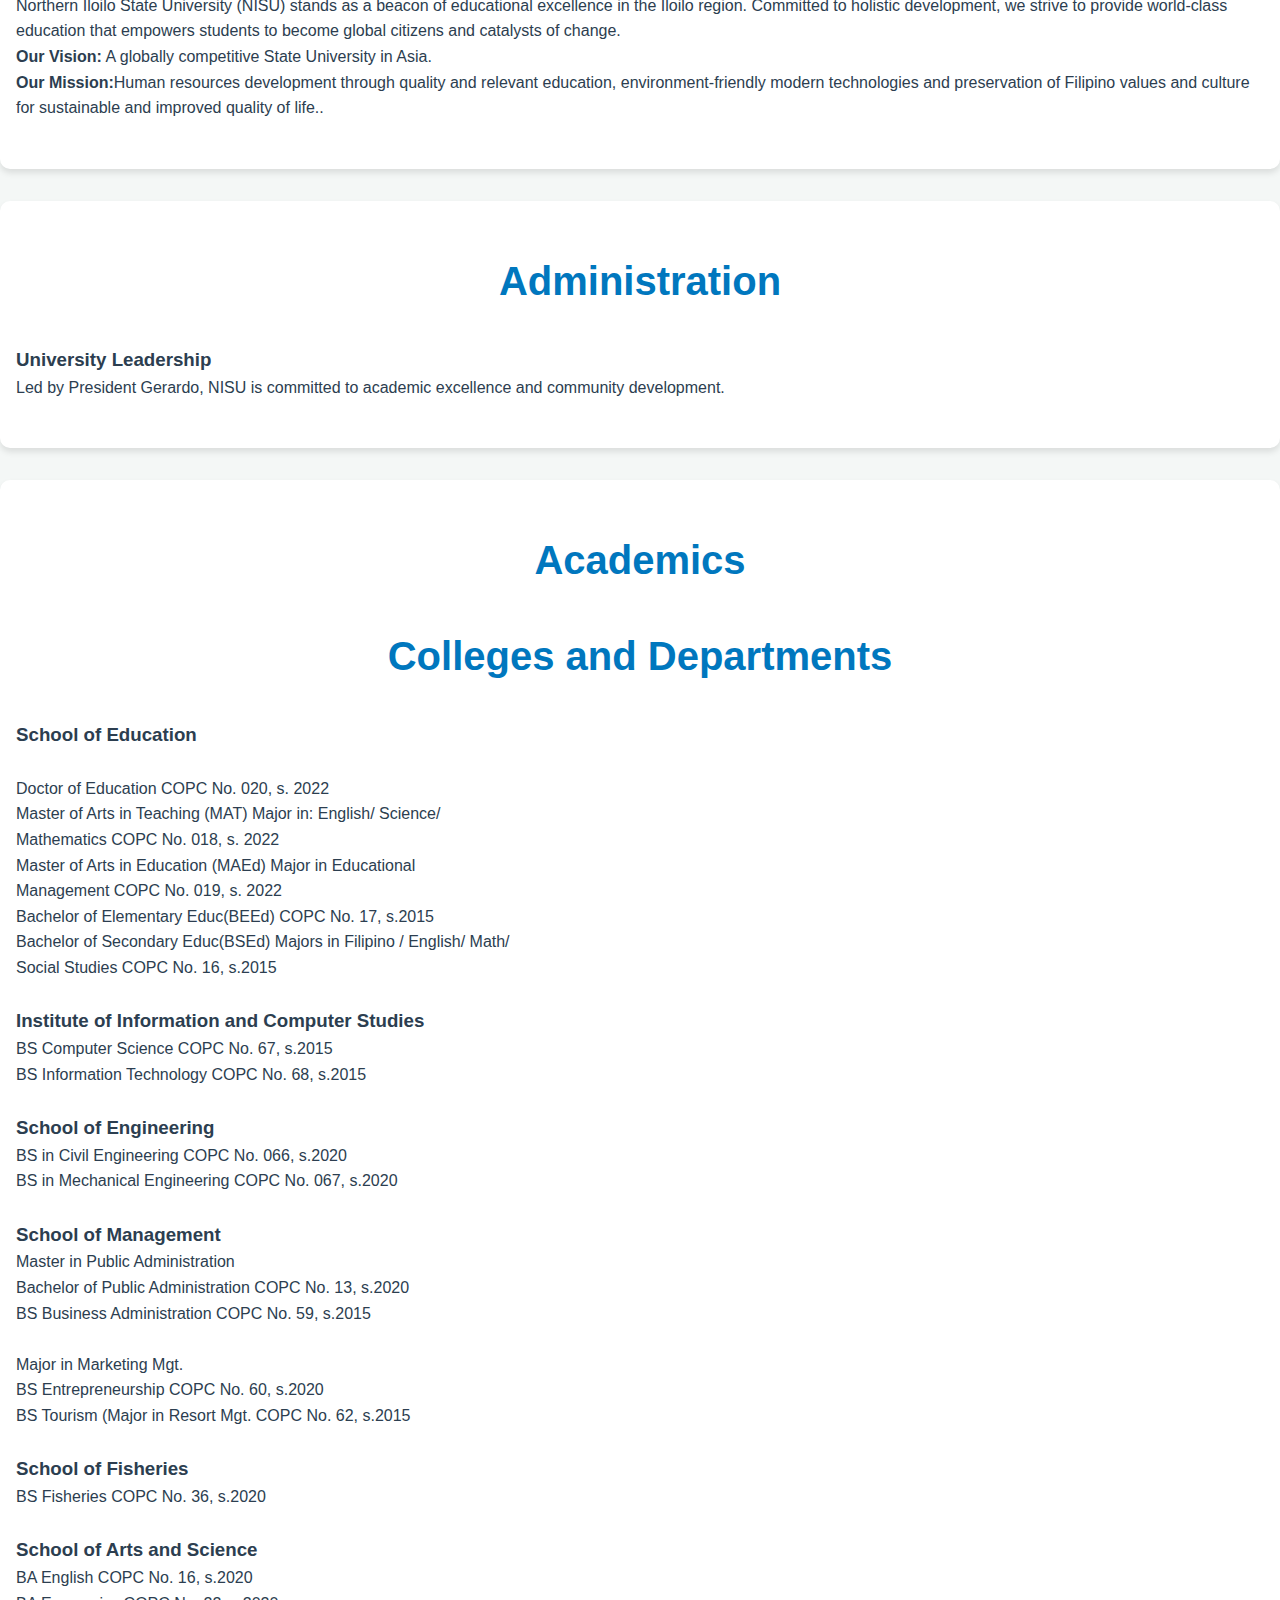
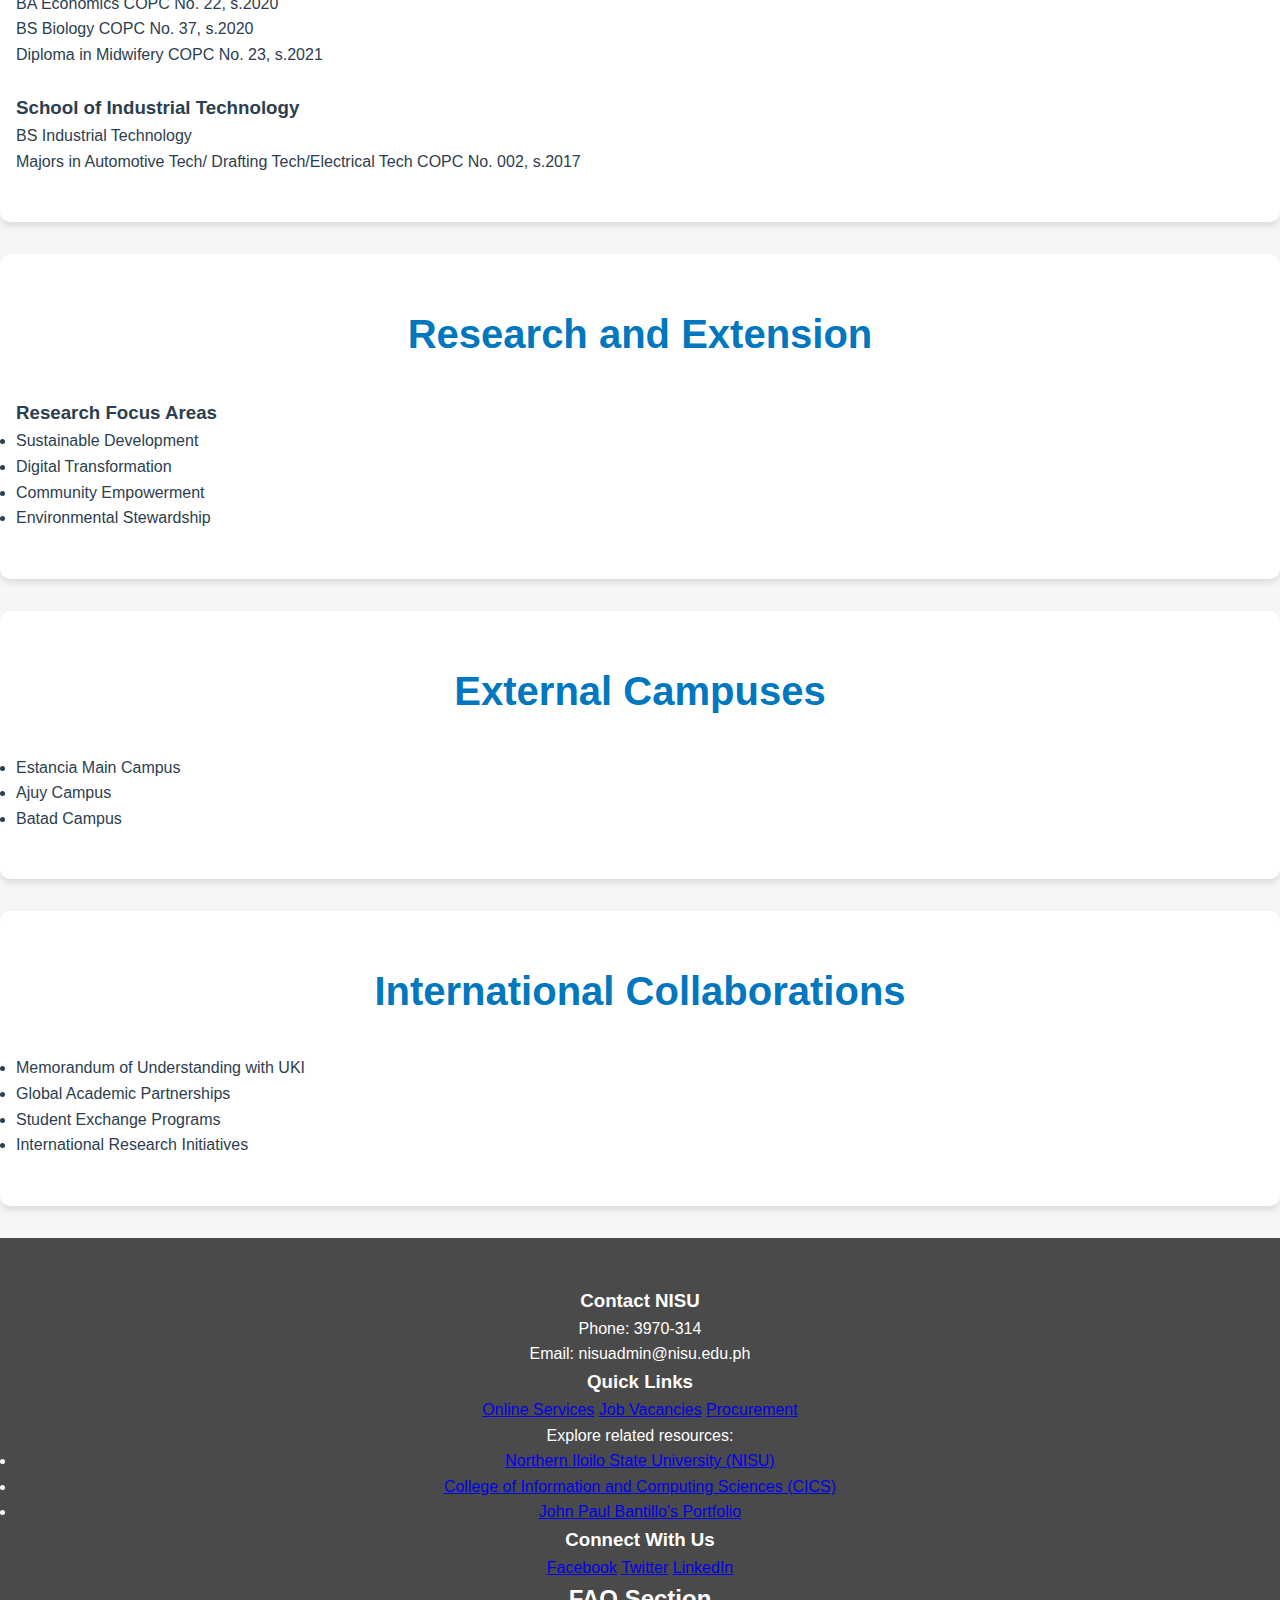
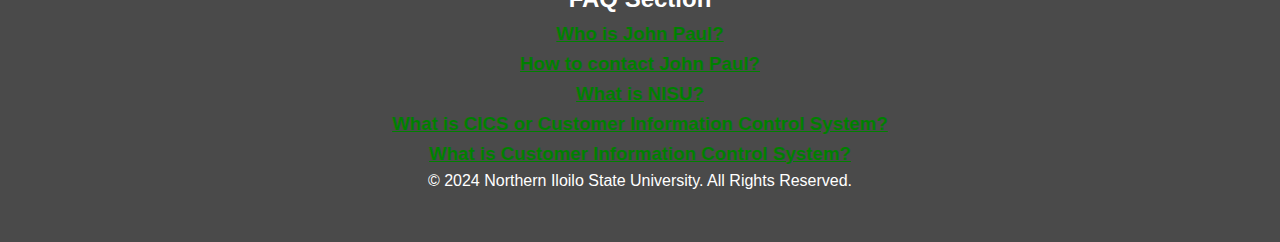
==== commit 06a35b0d: "Update NISU.html" ====
--- a/NISU.html
+++ b/NISU.html
@@ -172,9 +172,9 @@
 <header>
         <div class="container">
             <nav>
-                 <a href="resume.html" title="Resume of John Paul Bantillo" itemprop="url">Resume</a>
+                 <a href="index.html" title="Resume of John Paul Bantillo" itemprop="url">Resume</a>
                 <a href="NISU.html" title="NISU CICS" itemprop="url">NISU</a>
-                <a href="CICS.html" title="About John Paul Bantillo - NISU CICS Student" itemprop="url">CICS</a>
+                <a href="portfolio.html" title="About John Paul Bantillo - NISU CICS Student" itemprop="url">Portfolio</a>
                            </nav>
         </div>
     </header>
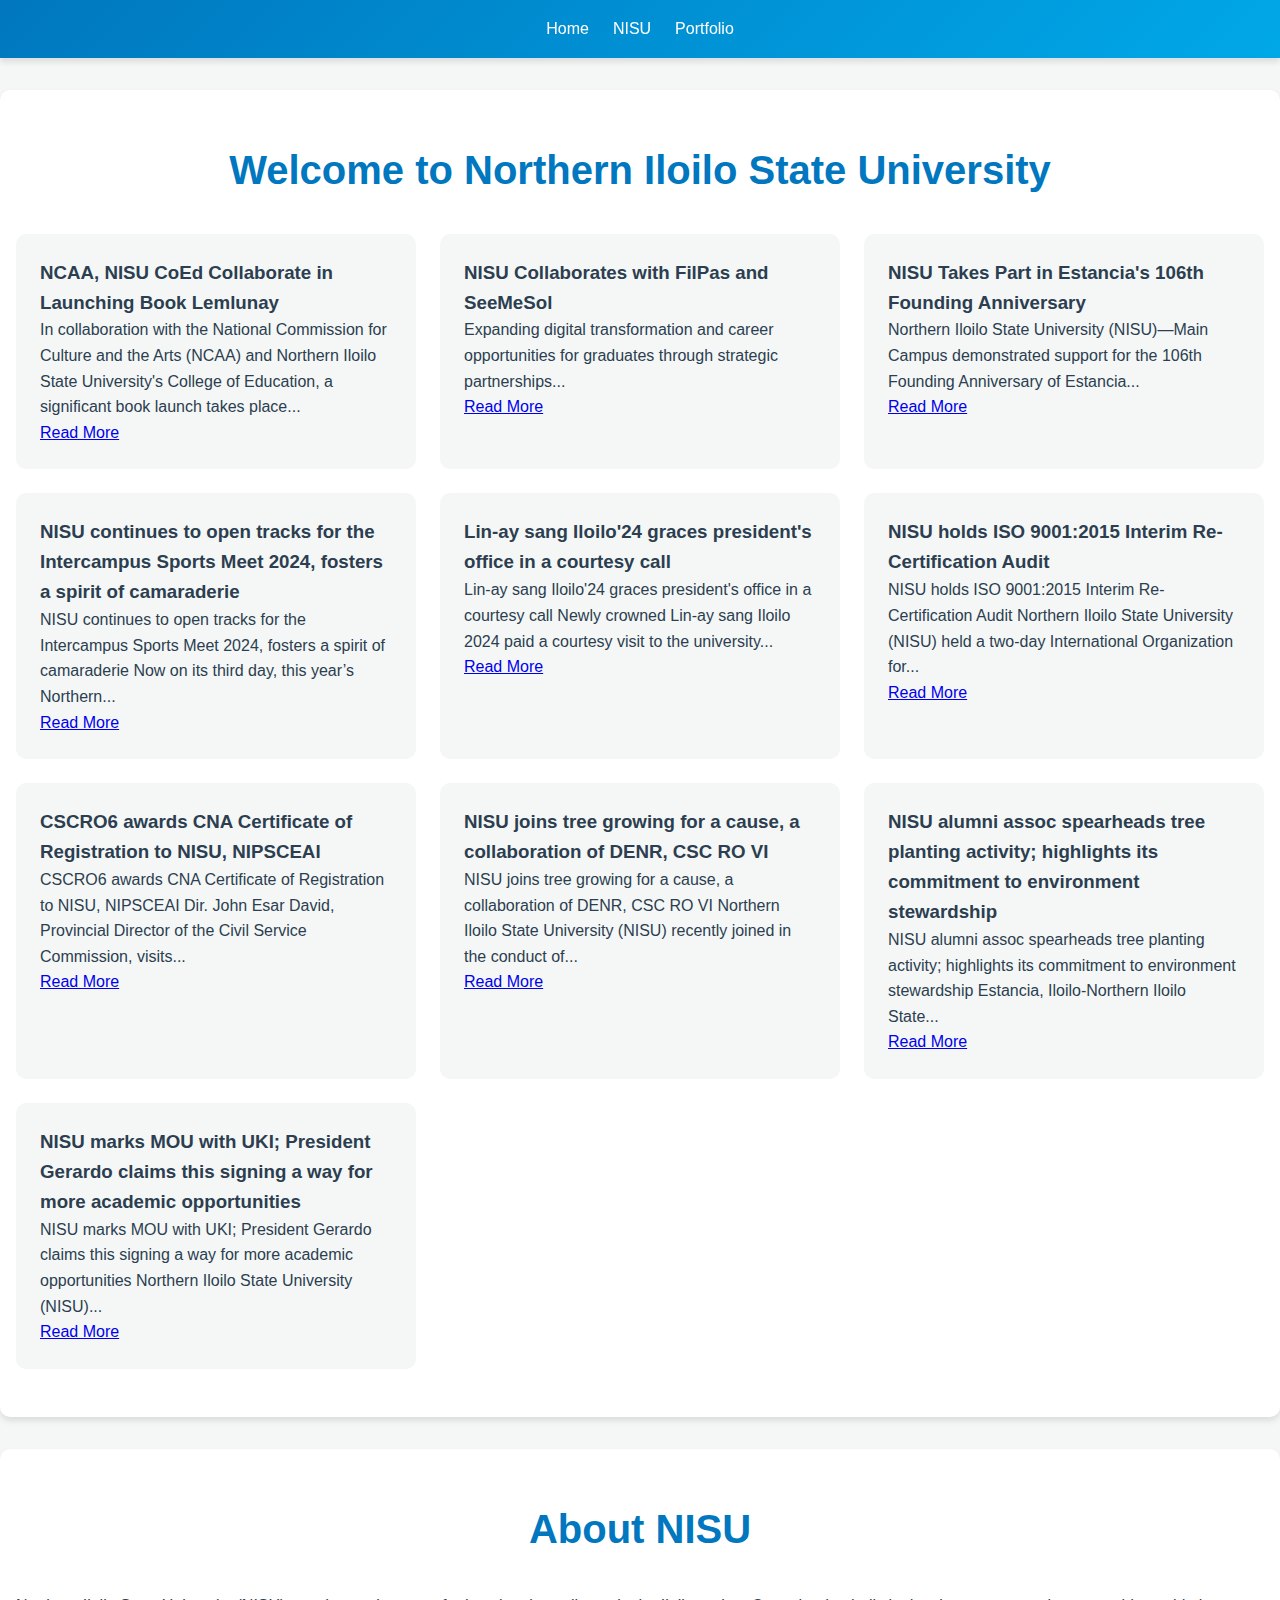
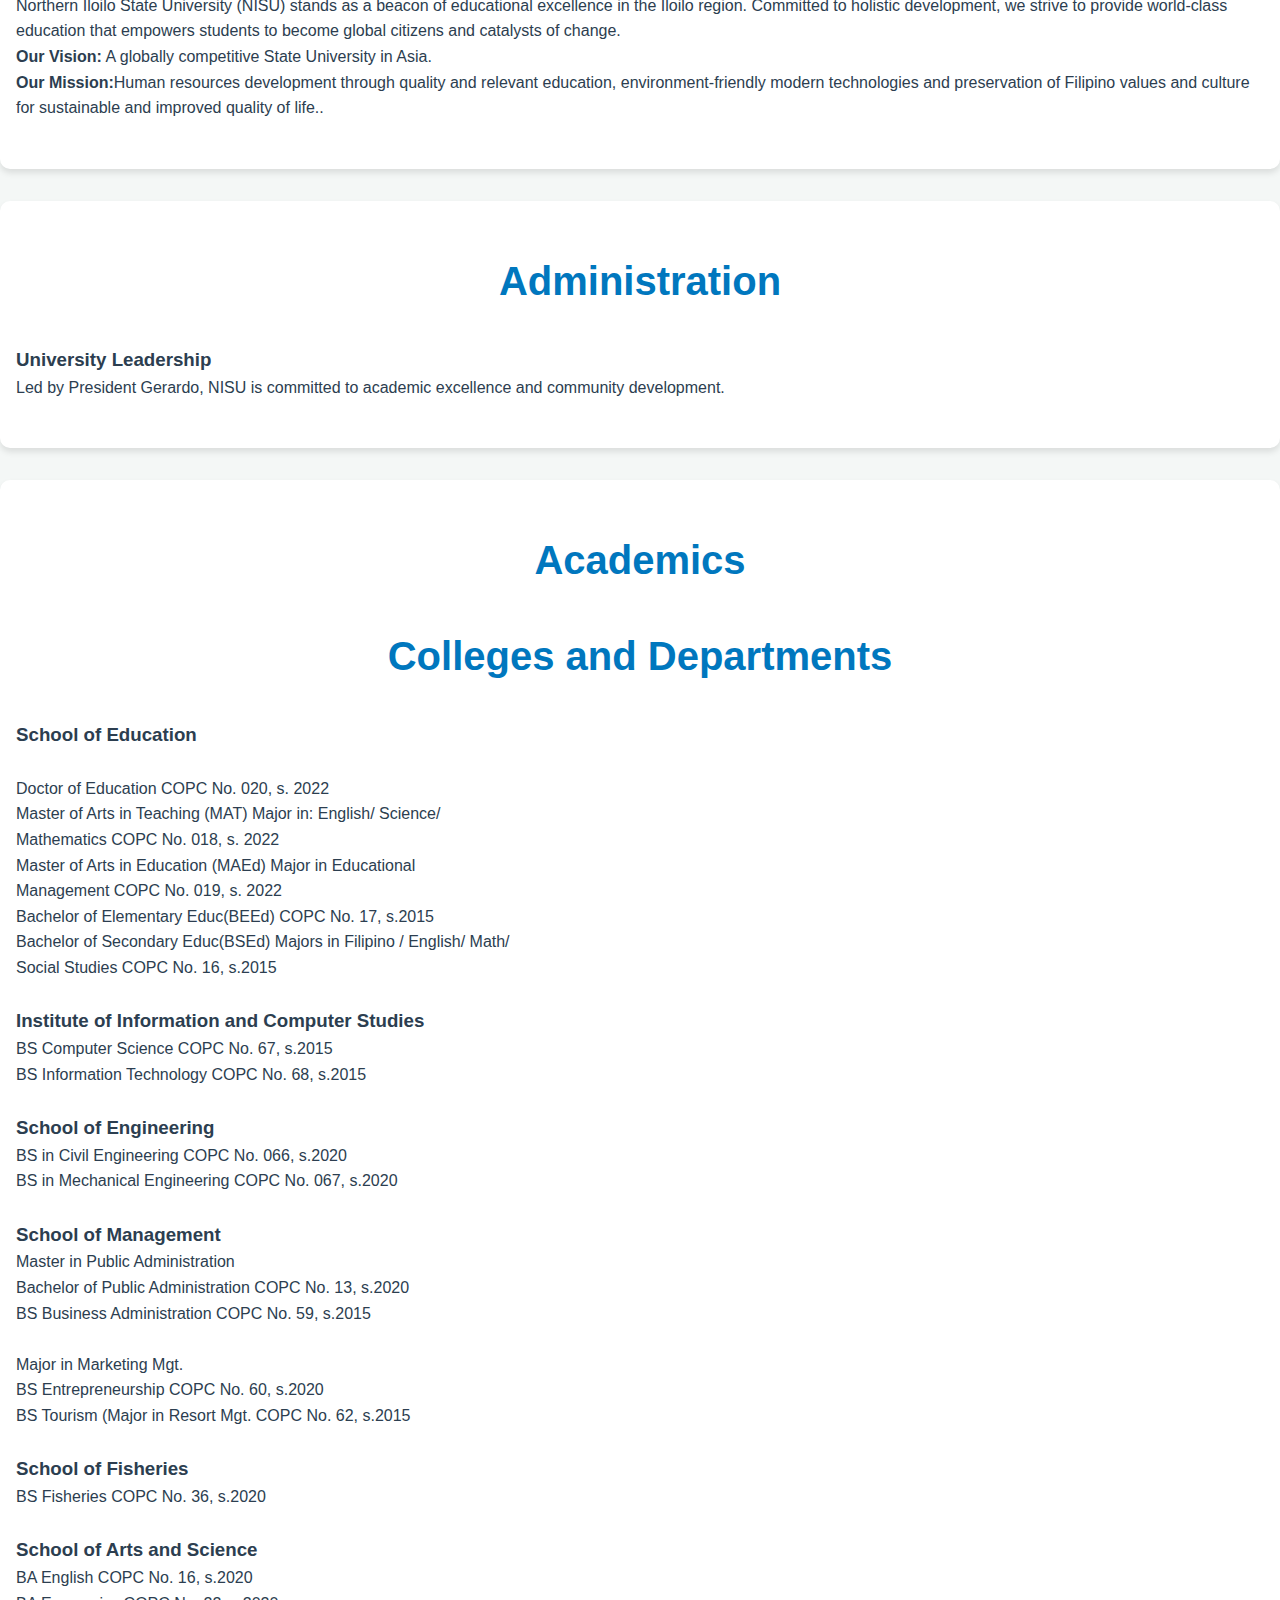
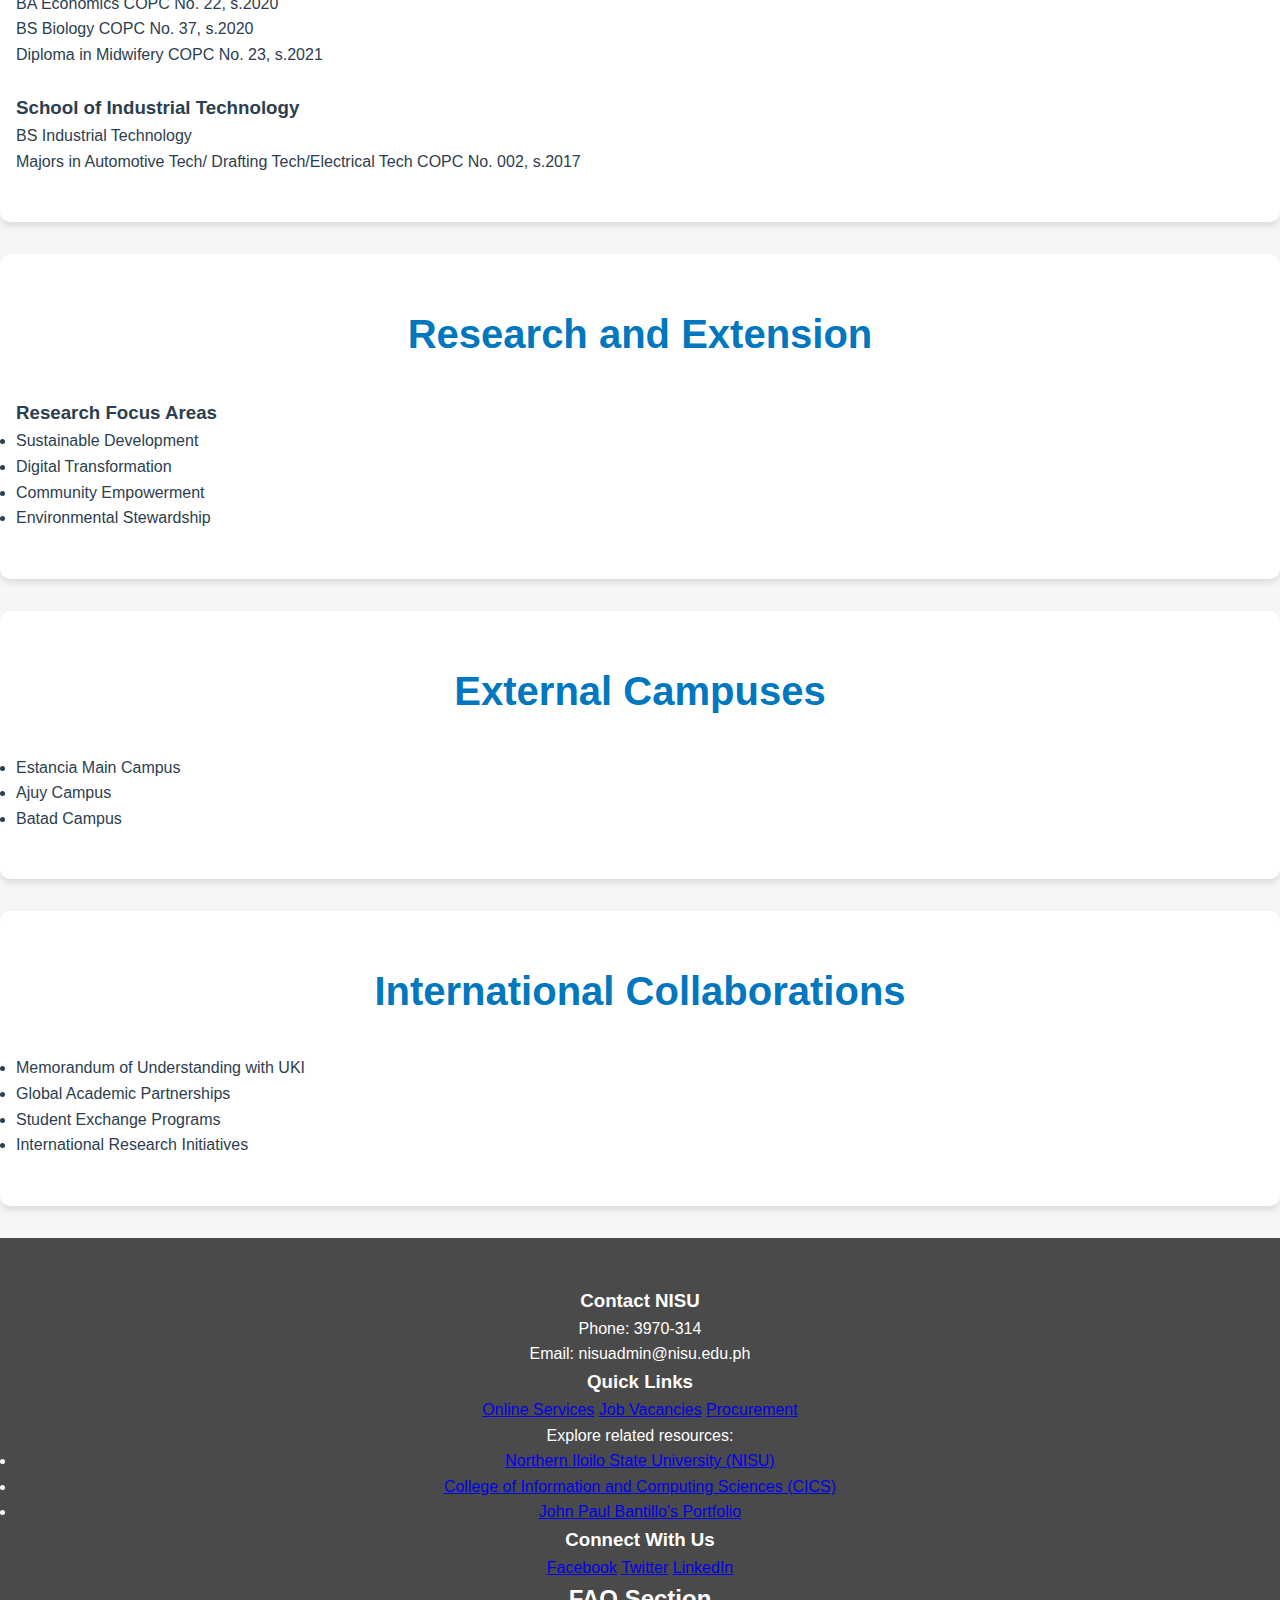
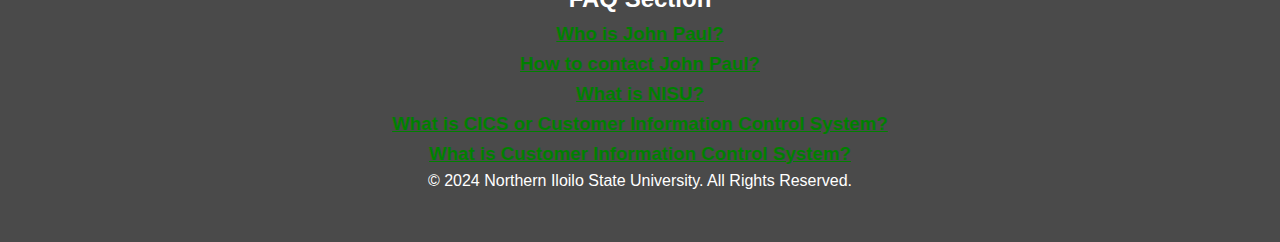
==== commit f6cef9b4: "Update NISU.html" ====
--- a/NISU.html
+++ b/NISU.html
@@ -172,7 +172,7 @@
 <header>
         <div class="container">
             <nav>
-                 <a href="index.html" title="Resume of John Paul Bantillo" itemprop="url">Resume</a>
+                 <a href="index.html" title="Resume of John Paul Bantillo" itemprop="url">Home</a>
                 <a href="NISU.html" title="NISU CICS" itemprop="url">NISU</a>
                 <a href="portfolio.html" title="About John Paul Bantillo - NISU CICS Student" itemprop="url">Portfolio</a>
                            </nav>
